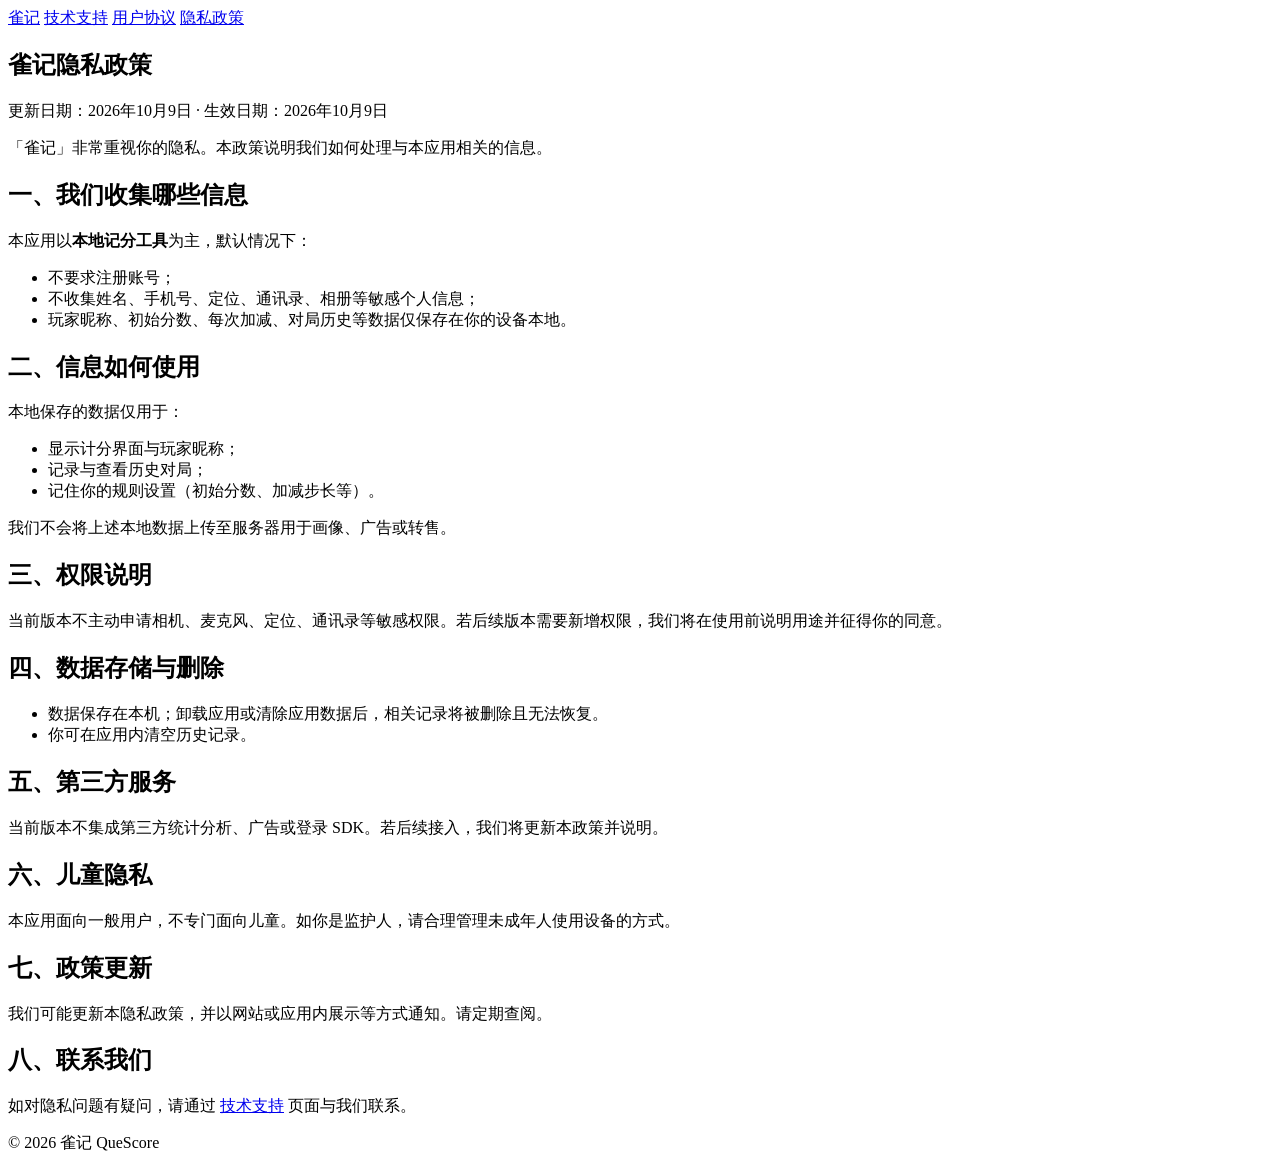
==== privacy.html @ debdb839 "Add files via upload 1.0.0" ====
<!DOCTYPE html>
<html lang="zh-CN">
<head>
  <meta charset="utf-8">
  <meta name="viewport" content="width=device-width, initial-scale=1">
  <title>雀记隐私政策</title>
  <link rel="stylesheet" href="css/site.css">
</head>
<body>
  <div class="wrap">
    <nav class="nav">
      <a class="brand" href="index.html">雀记</a>
      <a href="index.html">技术支持</a>
      <a href="terms.html">用户协议</a>
      <a class="active" href="privacy.html">隐私政策</a>
    </nav>

    <article class="card">
      <h1>雀记隐私政策</h1>
      <p class="meta">更新日期：2026年10月9日 · 生效日期：2026年10月9日</p>

      <p>「雀记」非常重视你的隐私。本政策说明我们如何处理与本应用相关的信息。</p>

      <h2>一、我们收集哪些信息</h2>
      <p>本应用以<strong>本地记分工具</strong>为主，默认情况下：</p>
      <ul>
        <li>不要求注册账号；</li>
        <li>不收集姓名、手机号、定位、通讯录、相册等敏感个人信息；</li>
        <li>玩家昵称、初始分数、每次加减、对局历史等数据仅保存在你的设备本地。</li>
      </ul>

      <h2>二、信息如何使用</h2>
      <p>本地保存的数据仅用于：</p>
      <ul>
        <li>显示计分界面与玩家昵称；</li>
        <li>记录与查看历史对局；</li>
        <li>记住你的规则设置（初始分数、加减步长等）。</li>
      </ul>
      <p>我们不会将上述本地数据上传至服务器用于画像、广告或转售。</p>

      <h2>三、权限说明</h2>
      <p>当前版本不主动申请相机、麦克风、定位、通讯录等敏感权限。若后续版本需要新增权限，我们将在使用前说明用途并征得你的同意。</p>

      <h2>四、数据存储与删除</h2>
      <ul>
        <li>数据保存在本机；卸载应用或清除应用数据后，相关记录将被删除且无法恢复。</li>
        <li>你可在应用内清空历史记录。</li>
      </ul>

      <h2>五、第三方服务</h2>
      <p>当前版本不集成第三方统计分析、广告或登录 SDK。若后续接入，我们将更新本政策并说明。</p>

      <h2>六、儿童隐私</h2>
      <p>本应用面向一般用户，不专门面向儿童。如你是监护人，请合理管理未成年人使用设备的方式。</p>

      <h2>七、政策更新</h2>
      <p>我们可能更新本隐私政策，并以网站或应用内展示等方式通知。请定期查阅。</p>

      <h2>八、联系我们</h2>
      <p>如对隐私问题有疑问，请通过 <a href="index.html">技术支持</a> 页面与我们联系。</p>
    </article>

    <p class="footer">© 2026 雀记 QueScore</p>
  </div>
</body>
</html>
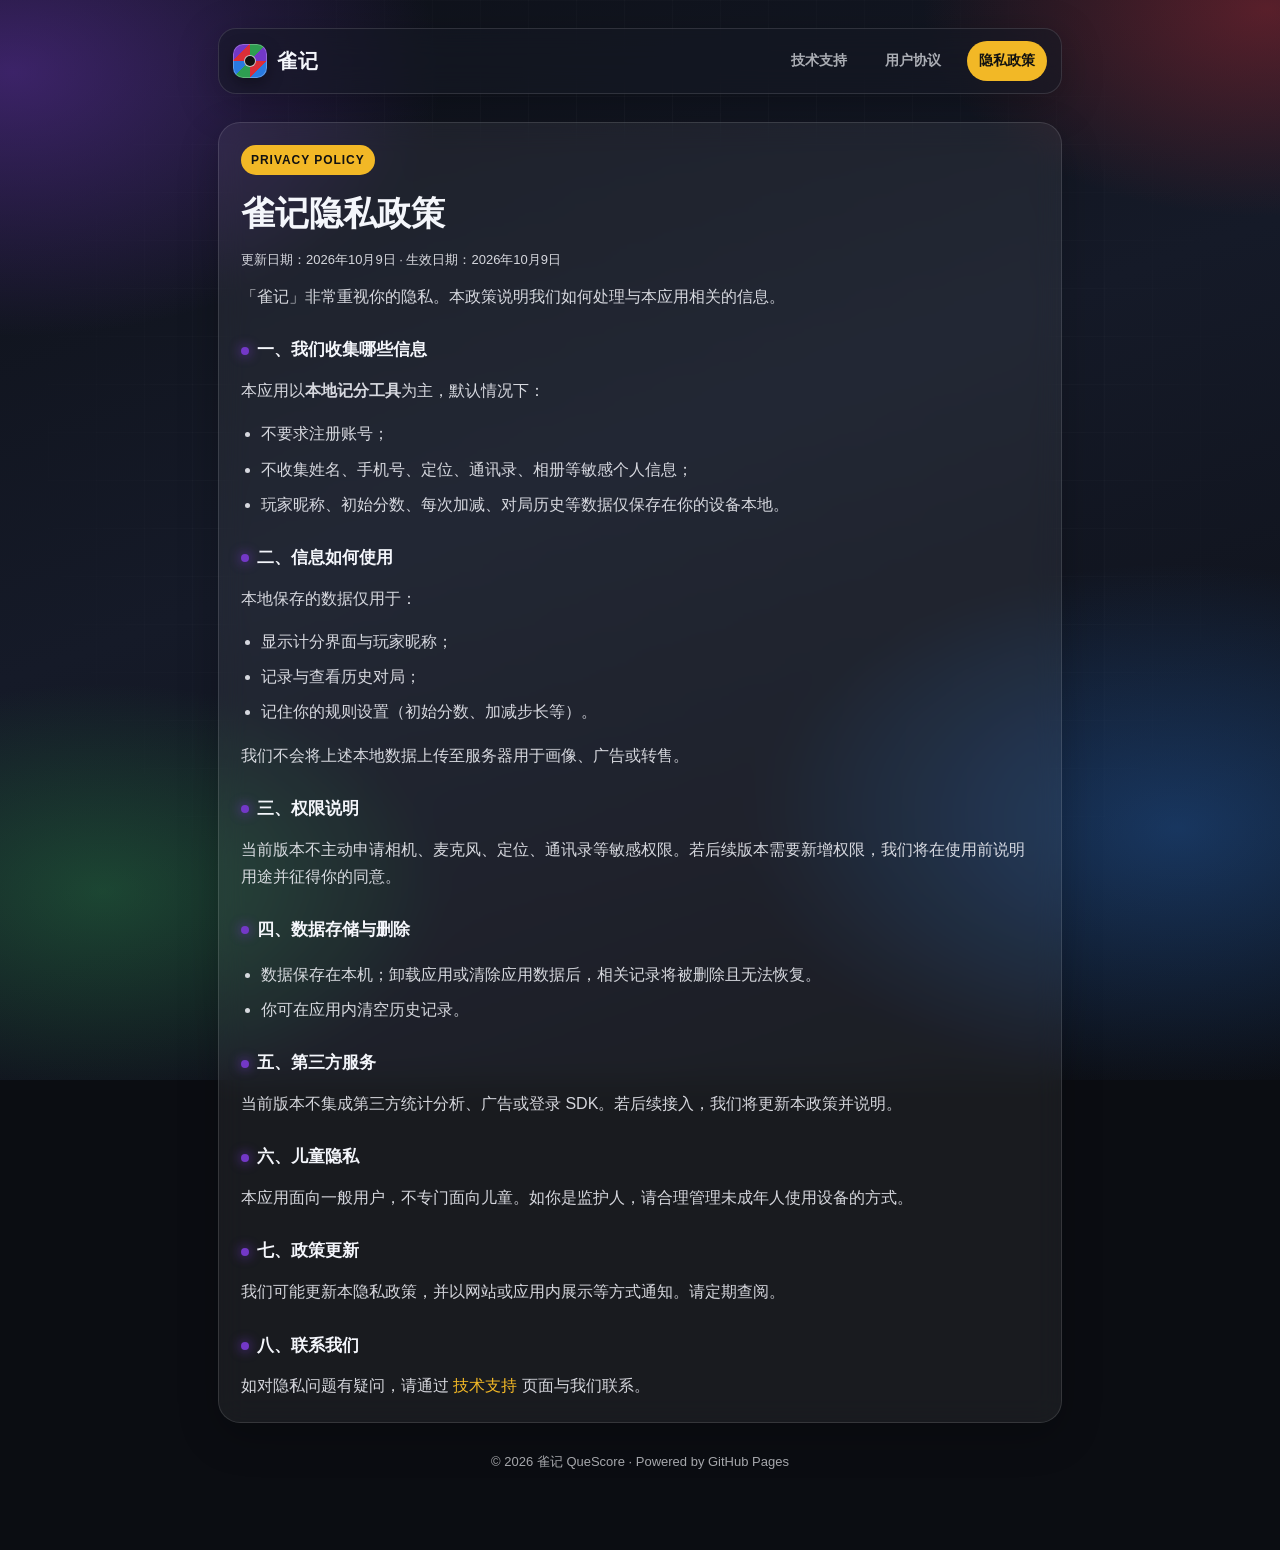
==== commit 6aabc80b: "Add files via upload" ====
--- a/privacy.html
+++ b/privacy.html
@@ -3,24 +3,341 @@
 <head>
   <meta charset="utf-8">
   <meta name="viewport" content="width=device-width, initial-scale=1">
+  <meta name="theme-color" content="#0b0d12">
   <title>雀记隐私政策</title>
-  <link rel="stylesheet" href="css/site.css">
+  <style>
+:root {
+  --east: #7338c7;
+  --south: #db2e38;
+  --west: #297ae0;
+  --north: #2e9e51;
+  --gold: #f2b826;
+  --bg0: #0b0d12;
+  --bg1: #141824;
+  --text: #f4f6fb;
+  --muted: rgba(244, 246, 251, 0.68);
+  --glass: rgba(255, 255, 255, 0.06);
+  --stroke: rgba(255, 255, 255, 0.12);
+}
+
+* { box-sizing: border-box; }
+html { scroll-behavior: smooth; }
+body {
+  margin: 0;
+  min-height: 100vh;
+  font-family: "SF Pro Display", -apple-system, BlinkMacSystemFont, "PingFang SC", "Hiragino Sans GB", "Microsoft YaHei", sans-serif;
+  color: var(--text);
+  background: var(--bg0);
+  line-height: 1.7;
+  overflow-x: hidden;
+}
+
+body::before {
+  content: "";
+  position: fixed;
+  inset: -20%;
+  z-index: -2;
+  background:
+    radial-gradient(40% 35% at 15% 20%, rgba(115, 56, 199, 0.45), transparent 60%),
+    radial-gradient(35% 30% at 85% 15%, rgba(219, 46, 56, 0.35), transparent 55%),
+    radial-gradient(40% 35% at 80% 80%, rgba(41, 122, 224, 0.35), transparent 60%),
+    radial-gradient(35% 30% at 20% 85%, rgba(46, 158, 81, 0.35), transparent 55%),
+    linear-gradient(160deg, #0b0d12, #151a28 50%, #0b0d12);
+  animation: drift 18s ease-in-out infinite alternate;
+}
+
+body::after {
+  content: "";
+  position: fixed;
+  inset: 0;
+  z-index: -1;
+  background-image:
+    linear-gradient(rgba(255,255,255,0.03) 1px, transparent 1px),
+    linear-gradient(90deg, rgba(255,255,255,0.03) 1px, transparent 1px);
+  background-size: 48px 48px;
+  mask-image: radial-gradient(circle at center, black 35%, transparent 85%);
+  pointer-events: none;
+}
+
+@keyframes drift {
+  from { transform: translate3d(-2%, -1%, 0) scale(1); }
+  to { transform: translate3d(2%, 2%, 0) scale(1.05); }
+}
+
+a { color: var(--gold); text-decoration: none; }
+a:hover { text-decoration: underline; }
+
+.wrap {
+  max-width: 880px;
+  margin: 0 auto;
+  padding: 28px 18px 64px;
+}
+
+.nav {
+  display: flex;
+  flex-wrap: wrap;
+  gap: 10px 14px;
+  align-items: center;
+  margin-bottom: 28px;
+  padding: 12px 14px;
+  border: 1px solid var(--stroke);
+  border-radius: 18px;
+  background: rgba(20, 24, 36, 0.55);
+  backdrop-filter: blur(16px);
+  -webkit-backdrop-filter: blur(16px);
+  box-shadow: 0 10px 40px rgba(0,0,0,.25);
+}
+
+.brand {
+  display: inline-flex;
+  align-items: center;
+  gap: 10px;
+  font-weight: 800;
+  font-size: 20px;
+  color: var(--text);
+  margin-right: auto;
+  letter-spacing: 0.04em;
+  text-decoration: none !important;
+}
+
+.brand-mark {
+  width: 34px;
+  height: 34px;
+  border-radius: 10px;
+  background:
+    linear-gradient(135deg, var(--east) 0 50%, var(--south) 0 50%) top left / 50% 50% no-repeat,
+    linear-gradient(135deg, var(--west) 0 50%, var(--north) 0 50%) bottom left / 50% 50% no-repeat,
+    linear-gradient(135deg, var(--north) 0 50%, var(--east) 0 50%) top right / 50% 50% no-repeat,
+    linear-gradient(135deg, var(--south) 0 50%, var(--west) 0 50%) bottom right / 50% 50% no-repeat;
+  box-shadow: inset 0 0 0 1px rgba(255,255,255,.25), 0 6px 16px rgba(0,0,0,.35);
+  position: relative;
+}
+.brand-mark::after {
+  content: "";
+  position: absolute;
+  inset: 11px;
+  border-radius: 50%;
+  background: #111;
+  border: 1.5px solid rgba(255,255,255,.75);
+}
+
+.nav a:not(.brand) {
+  color: var(--muted);
+  font-size: 14px;
+  font-weight: 600;
+  padding: 8px 12px;
+  border-radius: 999px;
+  transition: .2s ease;
+  text-decoration: none !important;
+}
+.nav a:not(.brand):hover,
+.nav a.active {
+  color: #111;
+  background: var(--gold);
+}
+
+.hero {
+  position: relative;
+  overflow: hidden;
+  border-radius: 28px;
+  padding: 36px 28px;
+  margin-bottom: 18px;
+  border: 1px solid var(--stroke);
+  background: linear-gradient(145deg, rgba(255,255,255,.08), rgba(255,255,255,.02));
+  box-shadow: 0 20px 60px rgba(0,0,0,.35);
+  animation: rise .7s ease both;
+}
+
+.hero::before {
+  content: "";
+  position: absolute;
+  width: 220px;
+  height: 220px;
+  right: -40px;
+  top: -50px;
+  border-radius: 50%;
+  background: conic-gradient(var(--east), var(--south), var(--west), var(--north), var(--east));
+  filter: blur(2px);
+  opacity: .55;
+  animation: spin 12s linear infinite;
+}
+
+.hero::after {
+  content: "";
+  position: absolute;
+  width: 70px;
+  height: 70px;
+  right: 35px;
+  top: 35px;
+  border-radius: 50%;
+  background: #111;
+  border: 3px solid rgba(255,255,255,.8);
+  box-shadow: 0 0 0 10px rgba(0,0,0,.25);
+}
+
+@keyframes spin { to { transform: rotate(360deg); } }
+@keyframes rise {
+  from { opacity: 0; transform: translateY(18px); }
+  to { opacity: 1; transform: none; }
+}
+
+.eyebrow {
+  display: inline-block;
+  margin-bottom: 10px;
+  padding: 5px 10px;
+  border-radius: 999px;
+  font-size: 12px;
+  font-weight: 700;
+  letter-spacing: .08em;
+  color: #111;
+  background: var(--gold);
+}
+.hero h1 {
+  position: relative;
+  z-index: 1;
+  margin: 0 0 10px;
+  font-size: clamp(28px, 5vw, 42px);
+  line-height: 1.15;
+  letter-spacing: .02em;
+}
+.hero p {
+  position: relative;
+  z-index: 1;
+  margin: 0;
+  max-width: 520px;
+  color: var(--muted);
+  font-size: 16px;
+}
+
+.winds {
+  display: grid;
+  grid-template-columns: repeat(4, 1fr);
+  gap: 10px;
+  margin: 18px 0 8px;
+}
+.wind {
+  border-radius: 14px;
+  padding: 14px 10px;
+  text-align: center;
+  font-weight: 800;
+  color: #fff;
+  border: 1px solid rgba(255,255,255,.18);
+  box-shadow: inset 0 1px 0 rgba(255,255,255,.2);
+  animation: rise .8s ease both;
+}
+.wind:nth-child(1) { background: linear-gradient(160deg, #8b4ce0, var(--east)); animation-delay: .05s; }
+.wind:nth-child(2) { background: linear-gradient(160deg, #f04952, var(--south)); animation-delay: .1s; }
+.wind:nth-child(3) { background: linear-gradient(160deg, #4d96f0, var(--west)); animation-delay: .15s; }
+.wind:nth-child(4) { background: linear-gradient(160deg, #45c26d, var(--north)); animation-delay: .2s; }
+.wind small { display: block; margin-top: 4px; font-weight: 600; opacity: .85; font-size: 12px; }
+
+.card {
+  background: var(--glass);
+  border: 1px solid var(--stroke);
+  border-radius: 22px;
+  padding: 22px;
+  margin-bottom: 14px;
+  backdrop-filter: blur(14px);
+  -webkit-backdrop-filter: blur(14px);
+  box-shadow: 0 14px 40px rgba(0,0,0,.22);
+  animation: rise .75s ease both;
+}
+.card:nth-of-type(2) { animation-delay: .05s; }
+.card:nth-of-type(3) { animation-delay: .1s; }
+.card h2 {
+  margin: 0 0 12px;
+  font-size: 18px;
+  display: flex;
+  align-items: center;
+  gap: 8px;
+}
+.card h2::before {
+  content: "";
+  width: 8px;
+  height: 8px;
+  border-radius: 50%;
+  background: var(--gold);
+  box-shadow: 0 0 12px var(--gold);
+}
+.meta { color: var(--muted); font-size: 13px; }
+.card p { margin: 0 0 12px; color: rgba(244,246,251,.86); }
+.card p:last-child { margin-bottom: 0; }
+
+.btn {
+  display: inline-flex;
+  align-items: center;
+  gap: 8px;
+  margin-top: 8px;
+  padding: 12px 18px;
+  border-radius: 999px;
+  font-weight: 800;
+  color: #111 !important;
+  background: linear-gradient(135deg, #ffd76a, var(--gold));
+  box-shadow: 0 10px 24px rgba(242, 184, 38, .35);
+  text-decoration: none !important;
+  transition: transform .15s ease, box-shadow .15s ease;
+}
+.btn:hover {
+  transform: translateY(-2px);
+  box-shadow: 0 14px 28px rgba(242, 184, 38, .45);
+}
+
+.faq strong { color: #fff; }
+.links-row {
+  display: flex;
+  flex-wrap: wrap;
+  gap: 10px;
+}
+.chip {
+  display: inline-flex;
+  padding: 10px 14px;
+  border-radius: 999px;
+  border: 1px solid var(--stroke);
+  background: rgba(255,255,255,.04);
+  color: var(--text) !important;
+  font-weight: 700;
+  text-decoration: none !important;
+}
+.chip:hover { border-color: var(--gold); color: var(--gold) !important; }
+
+.footer {
+  margin-top: 28px;
+  color: var(--muted);
+  font-size: 13px;
+  text-align: center;
+}
+
+article.card h1 { margin: 0 0 6px; font-size: clamp(26px, 4vw, 34px); }
+article.card h2 {
+  margin-top: 26px;
+  font-size: 17px;
+}
+article.card h2::before { background: var(--east); box-shadow: 0 0 12px var(--east); }
+article.card ul { padding-left: 20px; color: rgba(244,246,251,.86); }
+article.card li { margin: 8px 0; }
+
+@media (max-width: 640px) {
+  .winds { grid-template-columns: repeat(2, 1fr); }
+  .hero { padding: 28px 20px; }
+  .hero::after { right: 18px; top: 18px; width: 54px; height: 54px; }
+}
+
+  </style>
 </head>
 <body>
   <div class="wrap">
     <nav class="nav">
-      <a class="brand" href="index.html">雀记</a>
-      <a href="index.html">技术支持</a>
-      <a href="terms.html">用户协议</a>
+      <a class="brand" href="index.html"><span class="brand-mark"></span>雀记</a>
+      <a class="" href="index.html">技术支持</a>
+      <a class="" href="terms.html">用户协议</a>
       <a class="active" href="privacy.html">隐私政策</a>
     </nav>
-
+    
     <article class="card">
+      <div class="eyebrow">PRIVACY POLICY</div>
       <h1>雀记隐私政策</h1>
       <p class="meta">更新日期：2026年10月9日 · 生效日期：2026年10月9日</p>
-
       <p>「雀记」非常重视你的隐私。本政策说明我们如何处理与本应用相关的信息。</p>
-
       <h2>一、我们收集哪些信息</h2>
       <p>本应用以<strong>本地记分工具</strong>为主，默认情况下：</p>
       <ul>
@@ -28,7 +345,6 @@
         <li>不收集姓名、手机号、定位、通讯录、相册等敏感个人信息；</li>
         <li>玩家昵称、初始分数、每次加减、对局历史等数据仅保存在你的设备本地。</li>
       </ul>
-
       <h2>二、信息如何使用</h2>
       <p>本地保存的数据仅用于：</p>
       <ul>
@@ -37,30 +353,24 @@
         <li>记住你的规则设置（初始分数、加减步长等）。</li>
       </ul>
       <p>我们不会将上述本地数据上传至服务器用于画像、广告或转售。</p>
-
       <h2>三、权限说明</h2>
       <p>当前版本不主动申请相机、麦克风、定位、通讯录等敏感权限。若后续版本需要新增权限，我们将在使用前说明用途并征得你的同意。</p>
-
       <h2>四、数据存储与删除</h2>
       <ul>
         <li>数据保存在本机；卸载应用或清除应用数据后，相关记录将被删除且无法恢复。</li>
         <li>你可在应用内清空历史记录。</li>
       </ul>
-
       <h2>五、第三方服务</h2>
       <p>当前版本不集成第三方统计分析、广告或登录 SDK。若后续接入，我们将更新本政策并说明。</p>
-
       <h2>六、儿童隐私</h2>
       <p>本应用面向一般用户，不专门面向儿童。如你是监护人，请合理管理未成年人使用设备的方式。</p>
-
       <h2>七、政策更新</h2>
       <p>我们可能更新本隐私政策，并以网站或应用内展示等方式通知。请定期查阅。</p>
-
       <h2>八、联系我们</h2>
       <p>如对隐私问题有疑问，请通过 <a href="index.html">技术支持</a> 页面与我们联系。</p>
     </article>
 
-    <p class="footer">© 2026 雀记 QueScore</p>
+    <p class="footer">© 2026 雀记 QueScore · Powered by GitHub Pages</p>
   </div>
 </body>
 </html>
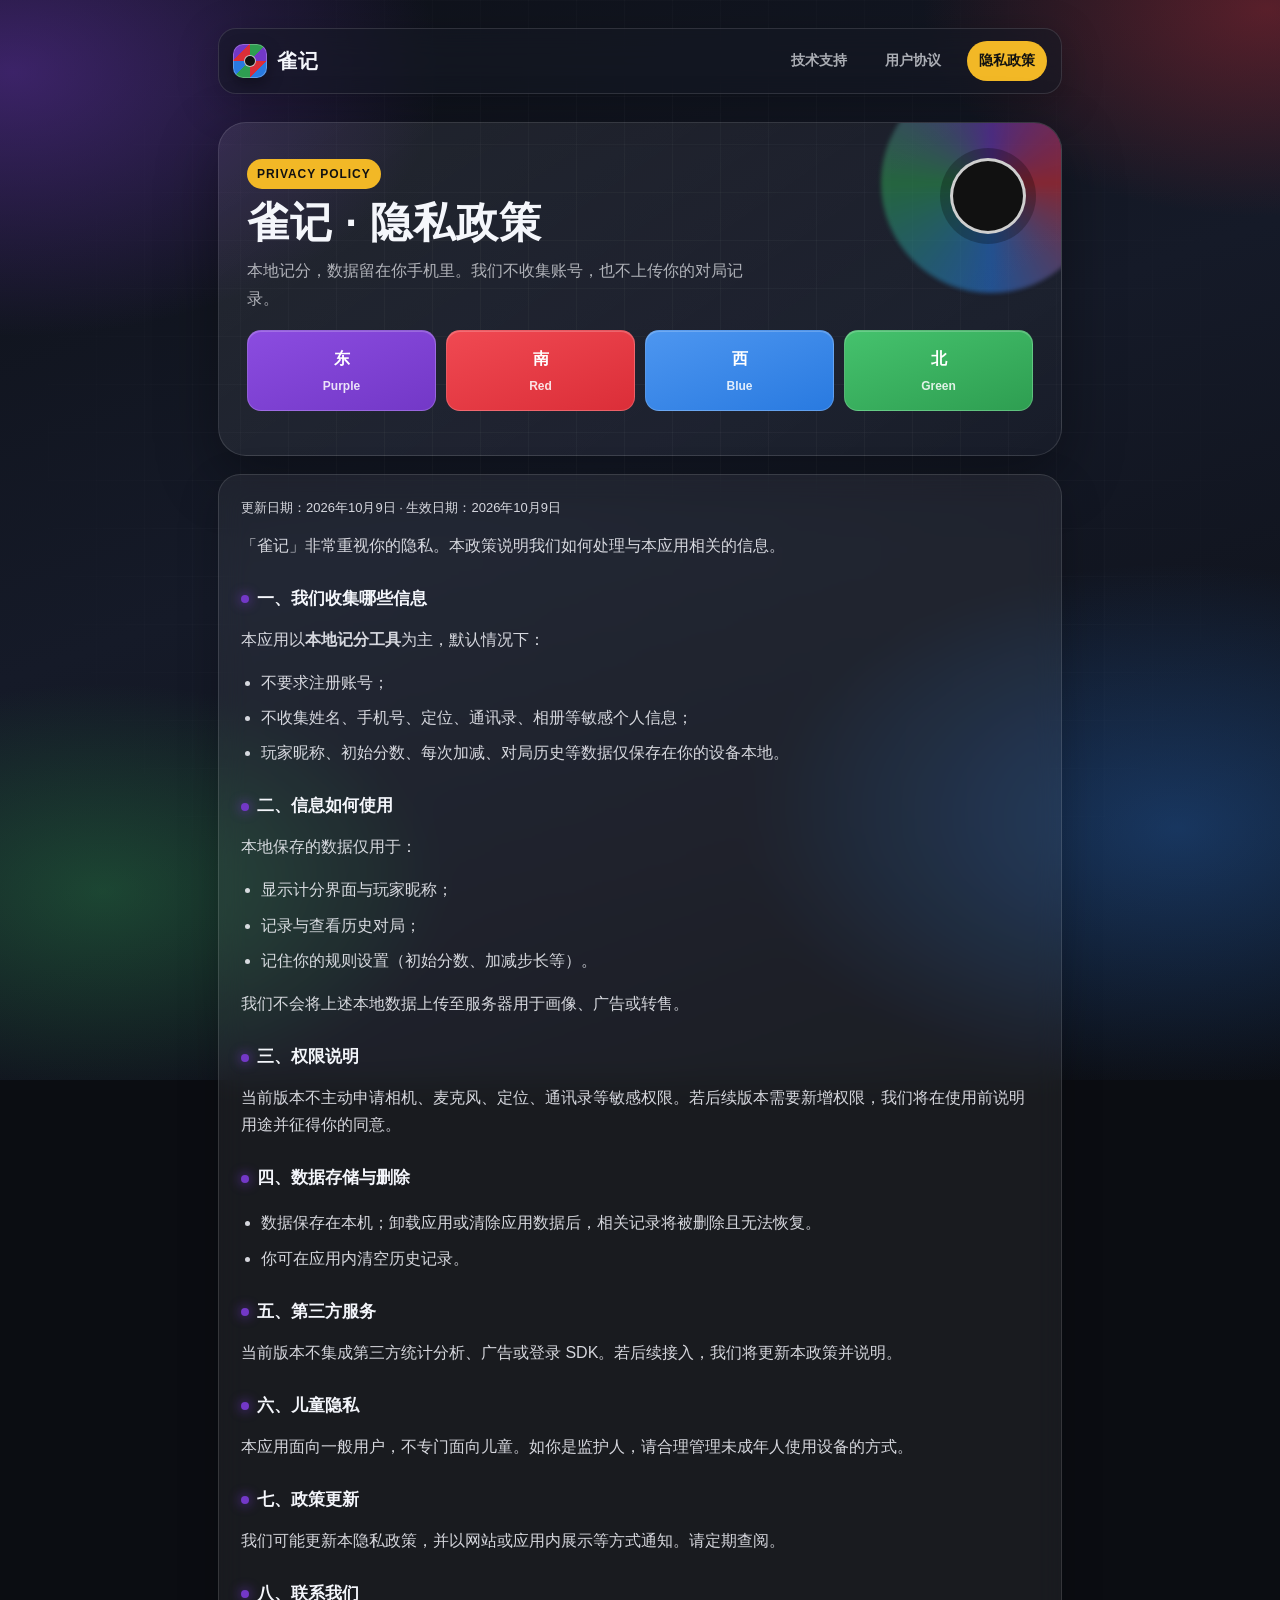
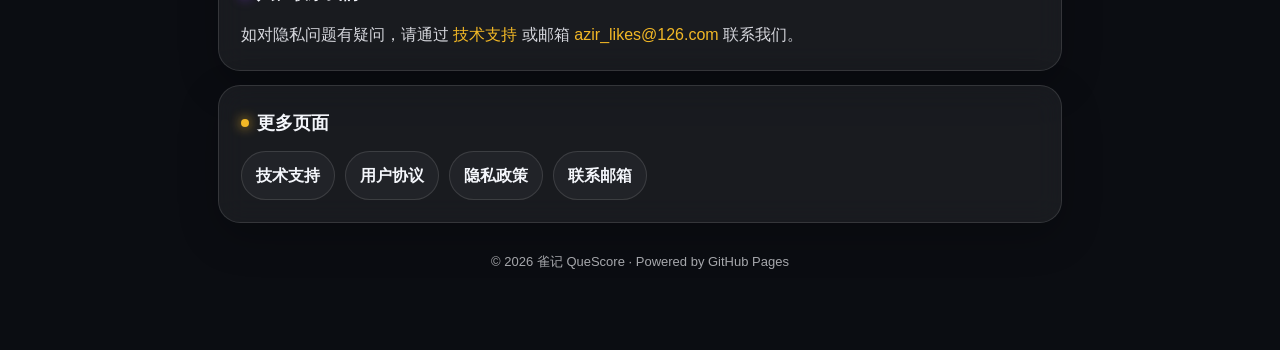
==== commit 06e1ad02: "Add files via upload" ====
--- a/privacy.html
+++ b/privacy.html
@@ -332,10 +332,20 @@
       <a class="" href="terms.html">用户协议</a>
       <a class="active" href="privacy.html">隐私政策</a>
     </nav>
-    
+
+    <section class="hero">
+      <div class="eyebrow">PRIVACY POLICY</div>
+      <h1>雀记 · 隐私政策</h1>
+      <p>本地记分，数据留在你手机里。我们不收集账号，也不上传你的对局记录。</p>
+      <div class="winds">
+        <div class="wind">东<small>Purple</small></div>
+        <div class="wind">南<small>Red</small></div>
+        <div class="wind">西<small>Blue</small></div>
+        <div class="wind">北<small>Green</small></div>
+      </div>
+    </section>
+
     <article class="card">
-      <div class="eyebrow">PRIVACY POLICY</div>
-      <h1>雀记隐私政策</h1>
       <p class="meta">更新日期：2026年10月9日 · 生效日期：2026年10月9日</p>
       <p>「雀记」非常重视你的隐私。本政策说明我们如何处理与本应用相关的信息。</p>
       <h2>一、我们收集哪些信息</h2>
@@ -367,8 +377,18 @@
       <h2>七、政策更新</h2>
       <p>我们可能更新本隐私政策，并以网站或应用内展示等方式通知。请定期查阅。</p>
       <h2>八、联系我们</h2>
-      <p>如对隐私问题有疑问，请通过 <a href="index.html">技术支持</a> 页面与我们联系。</p>
+      <p>如对隐私问题有疑问，请通过 <a href="index.html">技术支持</a> 或邮箱 <a href="mailto:azir_likes@126.com">azir_likes@126.com</a> 联系我们。</p>
     </article>
+
+    <section class="card">
+      <h2>更多页面</h2>
+      <div class="links-row">
+        <a class="chip" href="index.html">技术支持</a>
+        <a class="chip" href="terms.html">用户协议</a>
+        <a class="chip" href="privacy.html">隐私政策</a>
+        <a class="chip" href="mailto:azir_likes@126.com">联系邮箱</a>
+      </div>
+    </section>
 
     <p class="footer">© 2026 雀记 QueScore · Powered by GitHub Pages</p>
   </div>
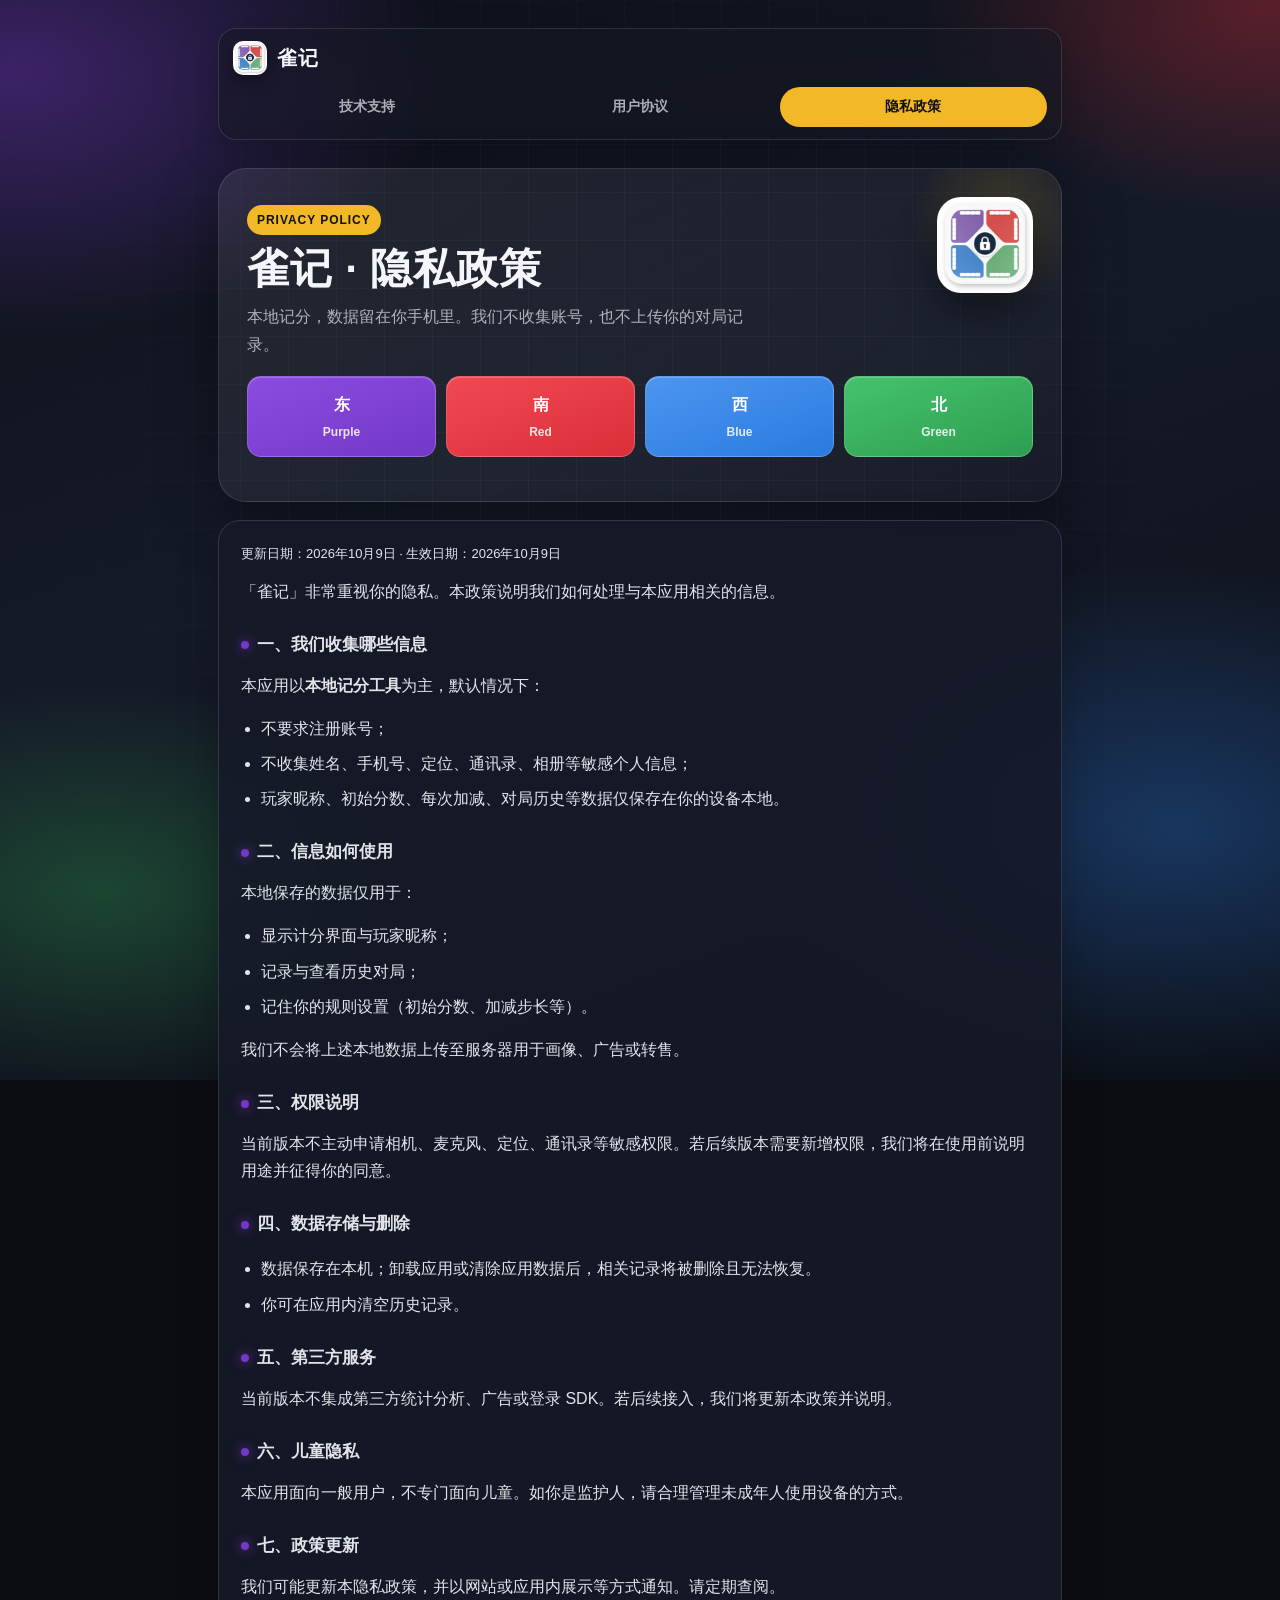
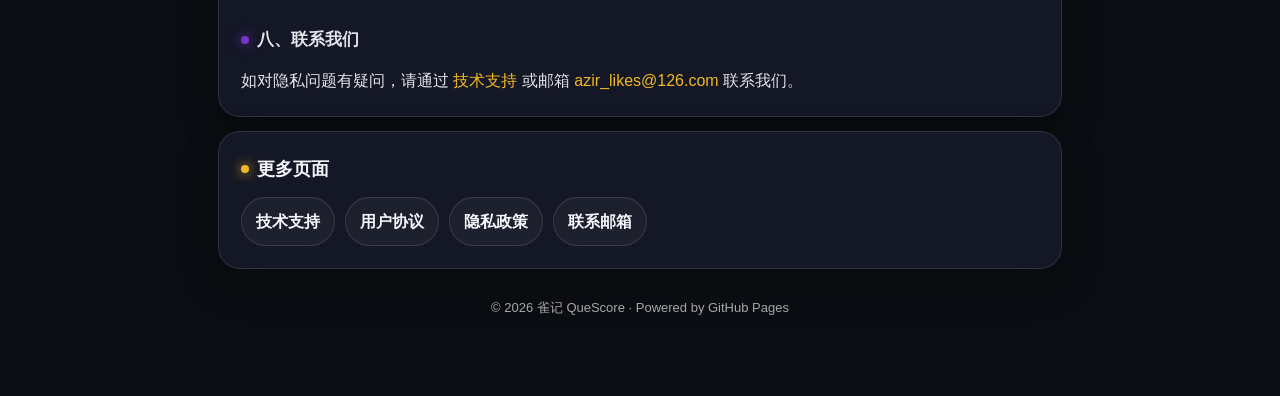
==== commit 90d765e4: "Add files via upload" ====
--- a/privacy.html
+++ b/privacy.html
@@ -4,7 +4,7 @@
   <meta charset="utf-8">
   <meta name="viewport" content="width=device-width, initial-scale=1">
   <meta name="theme-color" content="#0b0d12">
-  <title>雀记隐私政策</title>
+  <title>雀记 · 隐私政策</title>
   <style>
 :root {
   --east: #7338c7;
@@ -16,7 +16,7 @@
   --bg1: #141824;
   --text: #f4f6fb;
   --muted: rgba(244, 246, 251, 0.68);
-  --glass: rgba(255, 255, 255, 0.06);
+  --glass: rgba(22, 26, 40, 0.88);
   --stroke: rgba(255, 255, 255, 0.12);
 }
 
@@ -25,6 +25,7 @@
 body {
   margin: 0;
   min-height: 100vh;
+  color-scheme: dark;
   font-family: "SF Pro Display", -apple-system, BlinkMacSystemFont, "PingFang SC", "Hiragino Sans GB", "Microsoft YaHei", sans-serif;
   color: var(--text);
   background: var(--bg0);
@@ -75,9 +76,9 @@
 
 .nav {
   display: flex;
-  flex-wrap: wrap;
-  gap: 10px 14px;
-  align-items: center;
+  flex-direction: column;
+  gap: 12px;
+  align-items: stretch;
   margin-bottom: 28px;
   padding: 12px 14px;
   border: 1px solid var(--stroke);
@@ -95,43 +96,56 @@
   font-weight: 800;
   font-size: 20px;
   color: var(--text);
-  margin-right: auto;
   letter-spacing: 0.04em;
   text-decoration: none !important;
+  flex: 0 0 auto;
+  width: fit-content;
 }
 
 .brand-mark {
   width: 34px;
   height: 34px;
   border-radius: 10px;
-  background:
-    linear-gradient(135deg, var(--east) 0 50%, var(--south) 0 50%) top left / 50% 50% no-repeat,
-    linear-gradient(135deg, var(--west) 0 50%, var(--north) 0 50%) bottom left / 50% 50% no-repeat,
-    linear-gradient(135deg, var(--north) 0 50%, var(--east) 0 50%) top right / 50% 50% no-repeat,
-    linear-gradient(135deg, var(--south) 0 50%, var(--west) 0 50%) bottom right / 50% 50% no-repeat;
-  box-shadow: inset 0 0 0 1px rgba(255,255,255,.25), 0 6px 16px rgba(0,0,0,.35);
-  position: relative;
-}
-.brand-mark::after {
-  content: "";
+  object-fit: cover;
+  display: block;
+  box-shadow: 0 6px 16px rgba(0,0,0,.35);
+  background: #111;
+}
+
+.hero-logo {
   position: absolute;
-  inset: 11px;
-  border-radius: 50%;
-  background: #111;
-  border: 1.5px solid rgba(255,255,255,.75);
-}
-
-.nav a:not(.brand) {
+  right: 28px;
+  top: 28px;
+  width: 96px;
+  height: 96px;
+  border-radius: 24px;
+  object-fit: cover;
+  z-index: 1;
+  box-shadow: 0 16px 40px rgba(0,0,0,.45);
+}
+
+.nav-links {
+  display: grid;
+  grid-template-columns: repeat(3, minmax(0, 1fr));
+  gap: 6px;
+  width: 100%;
+  min-width: 0;
+}
+
+.nav-links a {
   color: var(--muted);
   font-size: 14px;
   font-weight: 600;
-  padding: 8px 12px;
+  padding: 8px 10px;
   border-radius: 999px;
   transition: .2s ease;
   text-decoration: none !important;
-}
-.nav a:not(.brand):hover,
-.nav a.active {
+  white-space: nowrap;
+  text-align: center;
+  min-width: 0;
+}
+.nav-links a:hover,
+.nav-links a.active {
   color: #111;
   background: var(--gold);
 }
@@ -151,29 +165,16 @@
 .hero::before {
   content: "";
   position: absolute;
-  width: 220px;
-  height: 220px;
-  right: -40px;
-  top: -50px;
+  width: 180px;
+  height: 180px;
+  right: -30px;
+  top: -40px;
   border-radius: 50%;
-  background: conic-gradient(var(--east), var(--south), var(--west), var(--north), var(--east));
-  filter: blur(2px);
-  opacity: .55;
-  animation: spin 12s linear infinite;
-}
-
-.hero::after {
-  content: "";
-  position: absolute;
-  width: 70px;
-  height: 70px;
-  right: 35px;
-  top: 35px;
-  border-radius: 50%;
-  background: #111;
-  border: 3px solid rgba(255,255,255,.8);
-  box-shadow: 0 0 0 10px rgba(0,0,0,.25);
-}
+  background: radial-gradient(circle, rgba(242,184,38,.18), transparent 70%);
+  pointer-events: none;
+}
+
+.hero::after { content: none; }
 
 @keyframes spin { to { transform: rotate(360deg); } }
 @keyframes rise {
@@ -210,6 +211,8 @@
 }
 
 .winds {
+  position: relative;
+  z-index: 1;
   display: grid;
   grid-template-columns: repeat(4, 1fr);
   gap: 10px;
@@ -260,7 +263,7 @@
   box-shadow: 0 0 12px var(--gold);
 }
 .meta { color: var(--muted); font-size: 13px; }
-.card p { margin: 0 0 12px; color: rgba(244,246,251,.86); }
+.card p { margin: 0 0 12px; color: rgba(244,246,251,.92); }
 .card p:last-child { margin-bottom: 0; }
 
 .btn {
@@ -313,27 +316,36 @@
   font-size: 17px;
 }
 article.card h2::before { background: var(--east); box-shadow: 0 0 12px var(--east); }
-article.card ul { padding-left: 20px; color: rgba(244,246,251,.86); }
+article.card ul { padding-left: 20px; color: rgba(244,246,251,.92); }
+article.card, article.card p, article.card li { color: rgba(244,246,251,.92); }
 article.card li { margin: 8px 0; }
 
 @media (max-width: 640px) {
+  .wrap { padding: 18px 12px 48px; }
+  .nav { padding: 12px; }
+  .nav-links a {
+    padding: 9px 4px;
+    font-size: 13px;
+  }
   .winds { grid-template-columns: repeat(2, 1fr); }
-  .hero { padding: 28px 20px; }
-  .hero::after { right: 18px; top: 18px; width: 54px; height: 54px; }
-}
-
+  .hero { padding: 28px 20px; padding-right: 110px; }
+  .hero-logo { right: 16px; top: 16px; width: 72px; height: 72px; border-radius: 18px; }
+}
   </style>
 </head>
 <body>
   <div class="wrap">
     <nav class="nav">
-      <a class="brand" href="index.html"><span class="brand-mark"></span>雀记</a>
-      <a class="" href="index.html">技术支持</a>
-      <a class="" href="terms.html">用户协议</a>
-      <a class="active" href="privacy.html">隐私政策</a>
+      <a class="brand" href="index.html"><img class="brand-mark" src="app-icon.png" width="34" height="34" alt="雀记">雀记</a>
+      <div class="nav-links">
+        <a href="index.html">技术支持</a>
+        <a href="terms.html">用户协议</a>
+        <a class="active" href="privacy.html">隐私政策</a>
+      </div>
     </nav>
 
     <section class="hero">
+      <img class="hero-logo" src="app-icon.png" width="96" height="96" alt="雀记应用图标">
       <div class="eyebrow">PRIVACY POLICY</div>
       <h1>雀记 · 隐私政策</h1>
       <p>本地记分，数据留在你手机里。我们不收集账号，也不上传你的对局记录。</p>
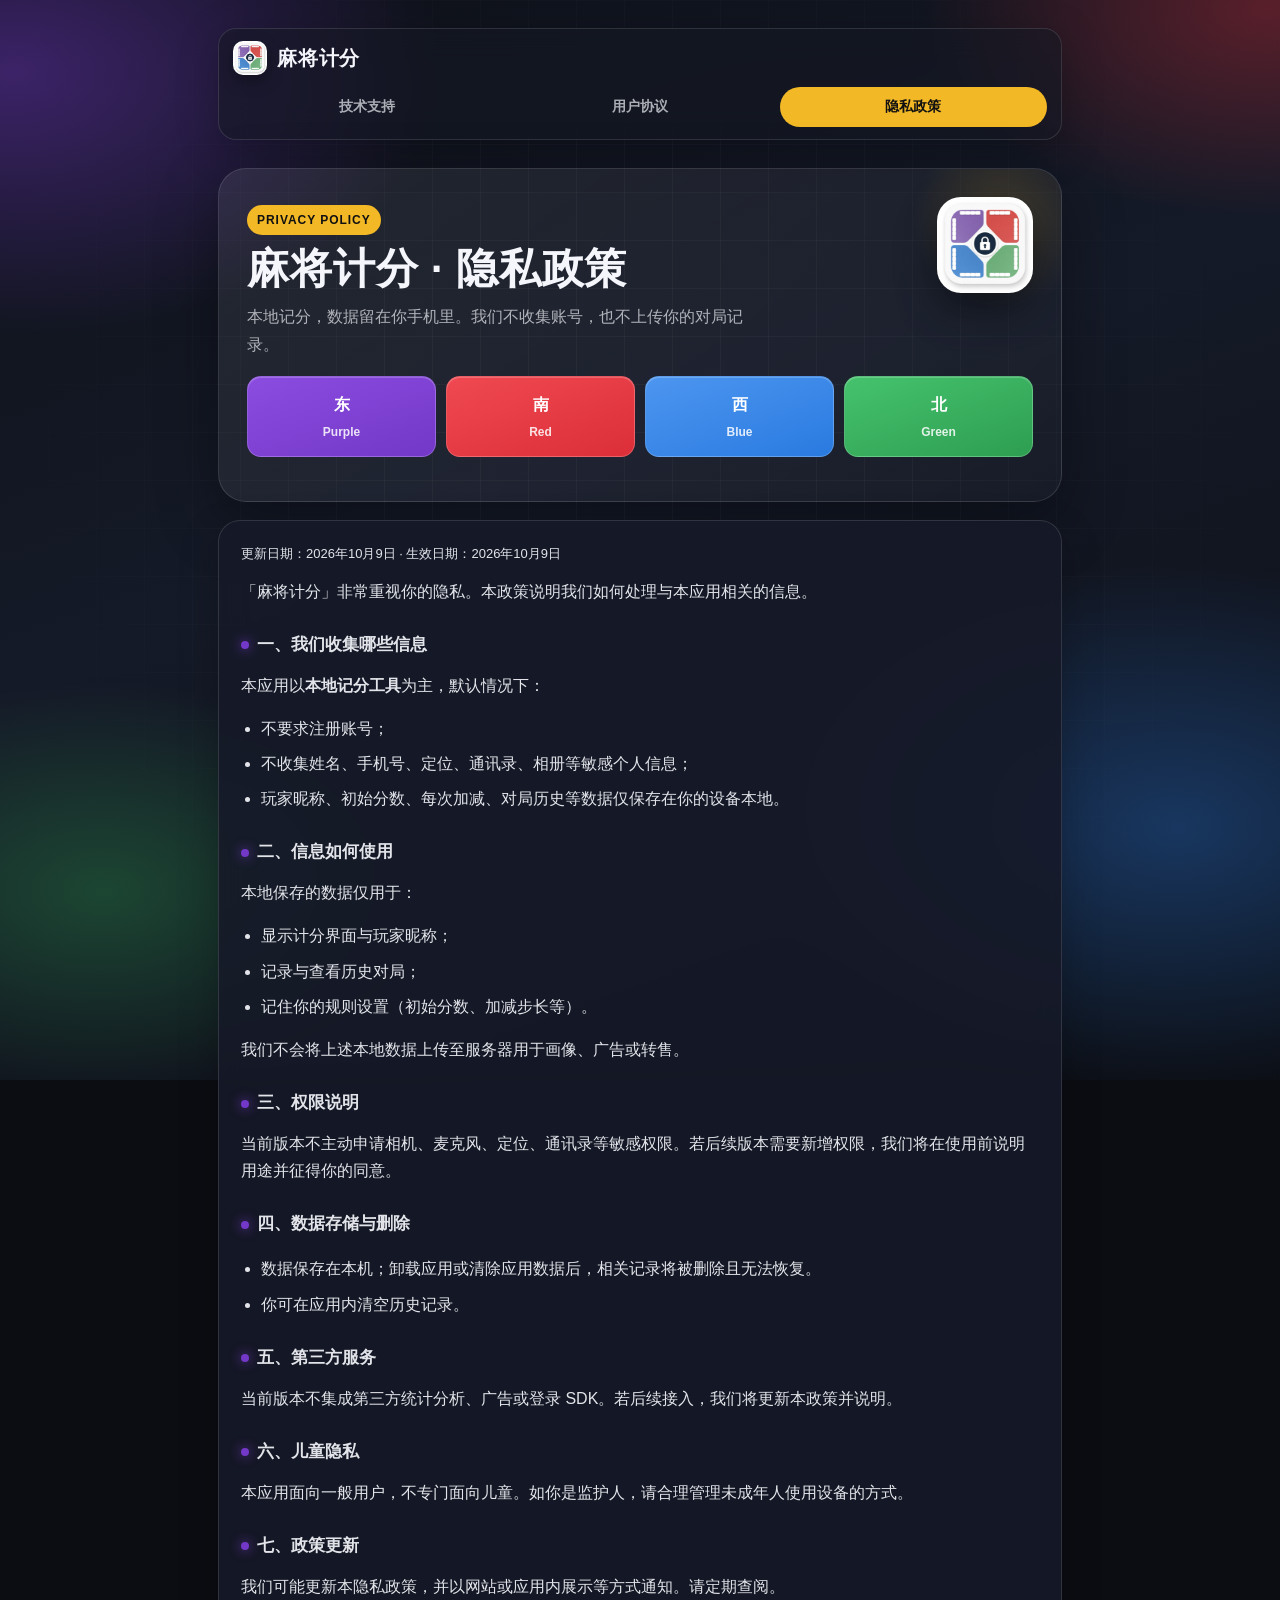
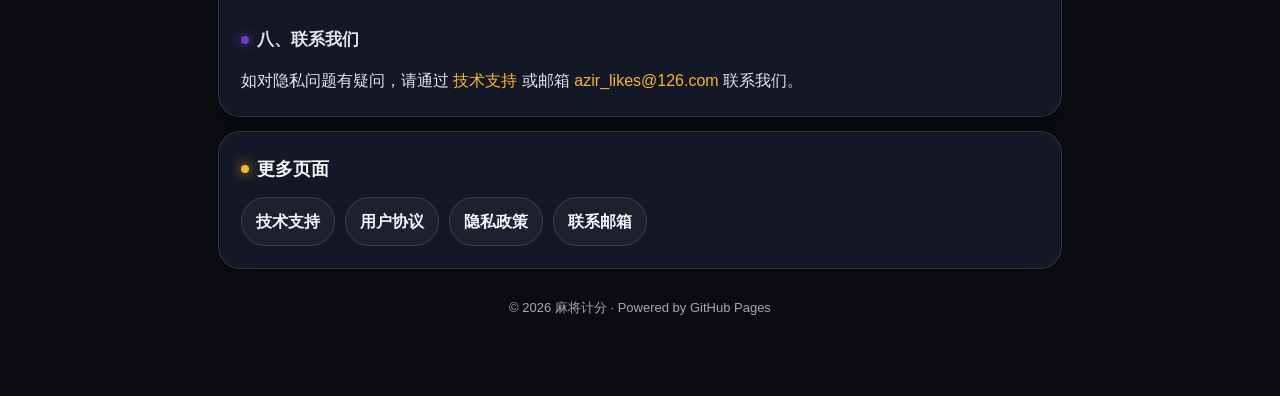
==== commit 9aa1d958: "Add files via upload" ====
--- a/privacy.html
+++ b/privacy.html
@@ -4,7 +4,7 @@
   <meta charset="utf-8">
   <meta name="viewport" content="width=device-width, initial-scale=1">
   <meta name="theme-color" content="#0b0d12">
-  <title>雀记 · 隐私政策</title>
+  <title>麻将计分 · 隐私政策</title>
   <style>
 :root {
   --east: #7338c7;
@@ -336,7 +336,7 @@
 <body>
   <div class="wrap">
     <nav class="nav">
-      <a class="brand" href="index.html"><img class="brand-mark" src="app-icon.png" width="34" height="34" alt="雀记">雀记</a>
+      <a class="brand" href="index.html"><img class="brand-mark" src="app-icon.png" width="34" height="34" alt="麻将计分">麻将计分</a>
       <div class="nav-links">
         <a href="index.html">技术支持</a>
         <a href="terms.html">用户协议</a>
@@ -345,9 +345,9 @@
     </nav>
 
     <section class="hero">
-      <img class="hero-logo" src="app-icon.png" width="96" height="96" alt="雀记应用图标">
+      <img class="hero-logo" src="app-icon.png" width="96" height="96" alt="麻将计分应用图标">
       <div class="eyebrow">PRIVACY POLICY</div>
-      <h1>雀记 · 隐私政策</h1>
+      <h1>麻将计分 · 隐私政策</h1>
       <p>本地记分，数据留在你手机里。我们不收集账号，也不上传你的对局记录。</p>
       <div class="winds">
         <div class="wind">东<small>Purple</small></div>
@@ -359,7 +359,7 @@
 
     <article class="card">
       <p class="meta">更新日期：2026年10月9日 · 生效日期：2026年10月9日</p>
-      <p>「雀记」非常重视你的隐私。本政策说明我们如何处理与本应用相关的信息。</p>
+      <p>「麻将计分」非常重视你的隐私。本政策说明我们如何处理与本应用相关的信息。</p>
       <h2>一、我们收集哪些信息</h2>
       <p>本应用以<strong>本地记分工具</strong>为主，默认情况下：</p>
       <ul>
@@ -402,7 +402,7 @@
       </div>
     </section>
 
-    <p class="footer">© 2026 雀记 QueScore · Powered by GitHub Pages</p>
+    <p class="footer">© 2026 麻将计分 · Powered by GitHub Pages</p>
   </div>
 </body>
 </html>
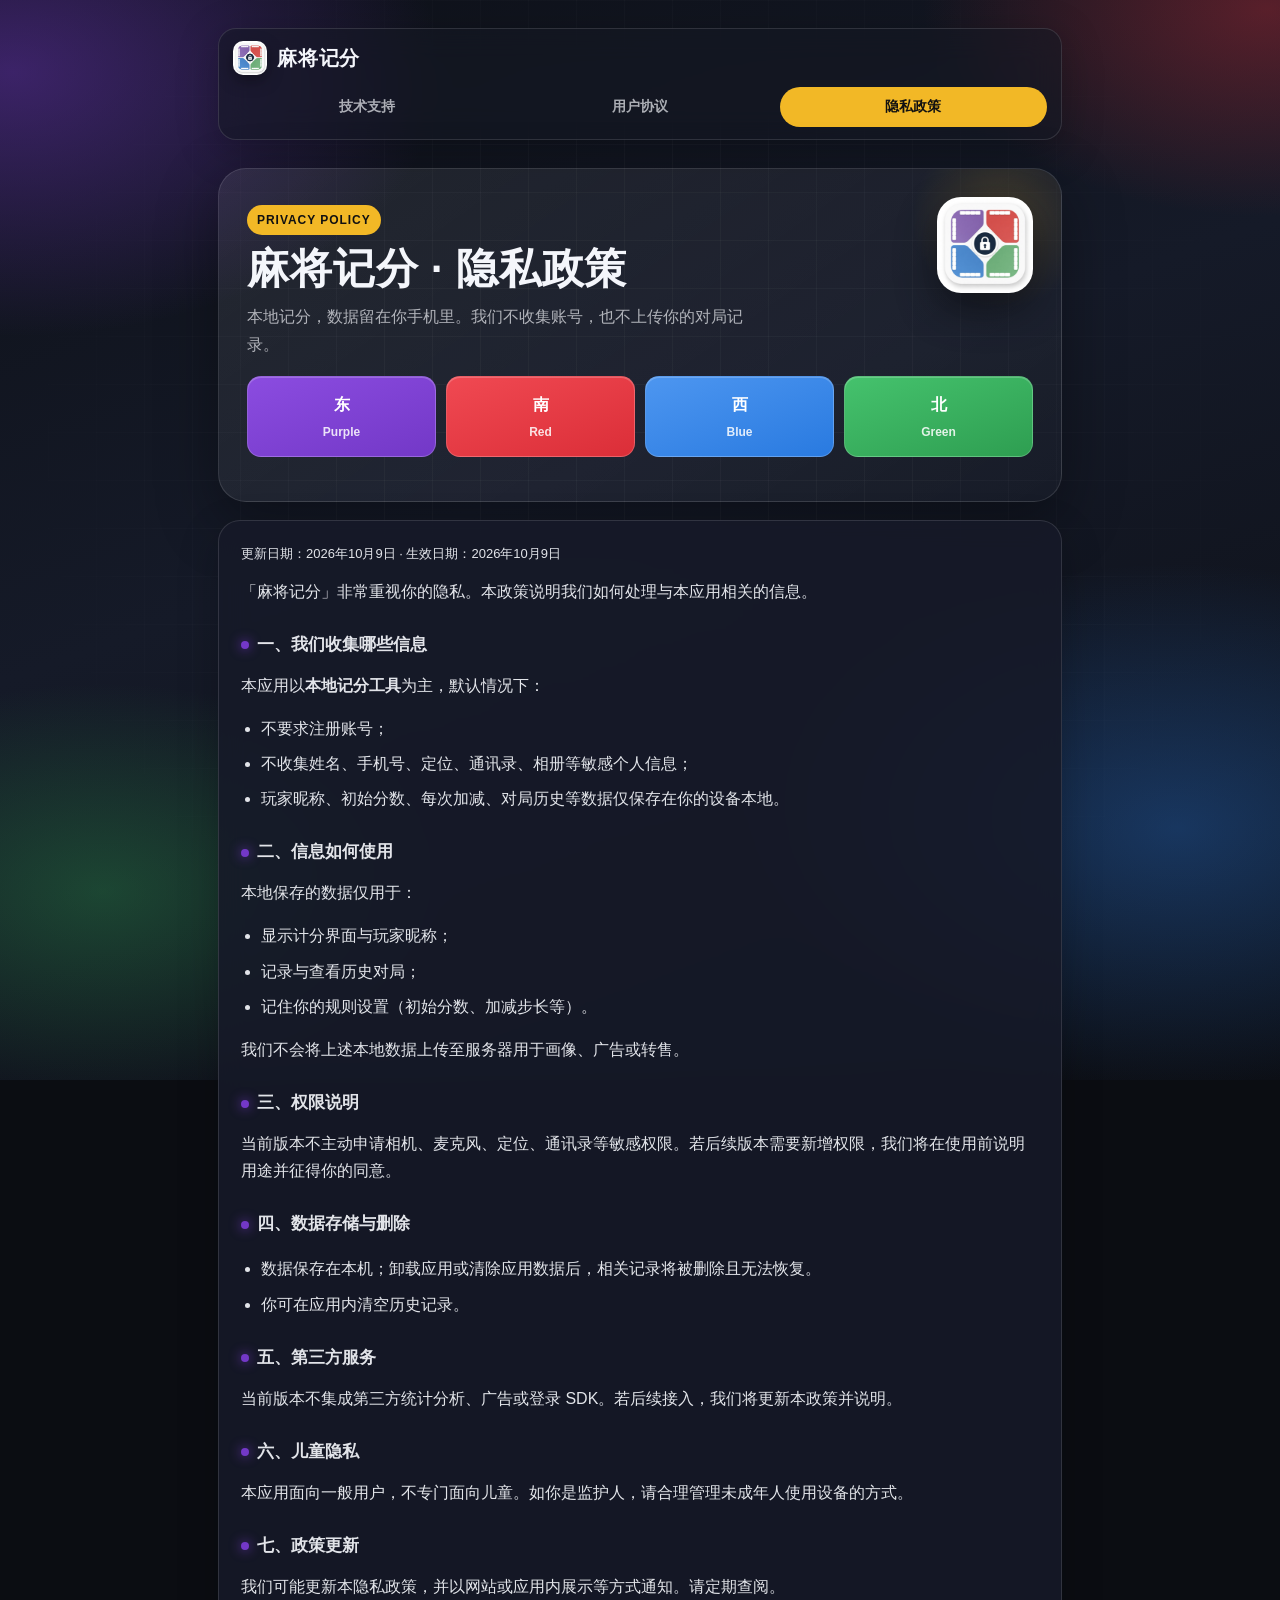
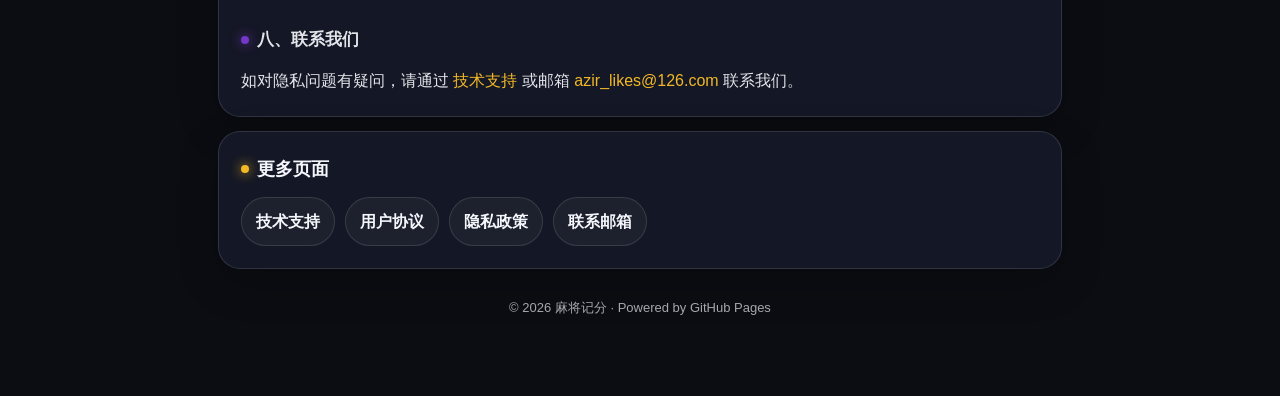
==== commit 3963199f: "Add files via upload" ====
--- a/privacy.html
+++ b/privacy.html
@@ -4,7 +4,7 @@
   <meta charset="utf-8">
   <meta name="viewport" content="width=device-width, initial-scale=1">
   <meta name="theme-color" content="#0b0d12">
-  <title>麻将计分 · 隐私政策</title>
+  <title>麻将记分 · 隐私政策</title>
   <style>
 :root {
   --east: #7338c7;
@@ -336,7 +336,7 @@
 <body>
   <div class="wrap">
     <nav class="nav">
-      <a class="brand" href="index.html"><img class="brand-mark" src="app-icon.png" width="34" height="34" alt="麻将计分">麻将计分</a>
+      <a class="brand" href="index.html"><img class="brand-mark" src="app-icon.png" width="34" height="34" alt="麻将记分">麻将记分</a>
       <div class="nav-links">
         <a href="index.html">技术支持</a>
         <a href="terms.html">用户协议</a>
@@ -345,9 +345,9 @@
     </nav>
 
     <section class="hero">
-      <img class="hero-logo" src="app-icon.png" width="96" height="96" alt="麻将计分应用图标">
+      <img class="hero-logo" src="app-icon.png" width="96" height="96" alt="麻将记分应用图标">
       <div class="eyebrow">PRIVACY POLICY</div>
-      <h1>麻将计分 · 隐私政策</h1>
+      <h1>麻将记分 · 隐私政策</h1>
       <p>本地记分，数据留在你手机里。我们不收集账号，也不上传你的对局记录。</p>
       <div class="winds">
         <div class="wind">东<small>Purple</small></div>
@@ -359,7 +359,7 @@
 
     <article class="card">
       <p class="meta">更新日期：2026年10月9日 · 生效日期：2026年10月9日</p>
-      <p>「麻将计分」非常重视你的隐私。本政策说明我们如何处理与本应用相关的信息。</p>
+      <p>「麻将记分」非常重视你的隐私。本政策说明我们如何处理与本应用相关的信息。</p>
       <h2>一、我们收集哪些信息</h2>
       <p>本应用以<strong>本地记分工具</strong>为主，默认情况下：</p>
       <ul>
@@ -402,7 +402,7 @@
       </div>
     </section>
 
-    <p class="footer">© 2026 麻将计分 · Powered by GitHub Pages</p>
+    <p class="footer">© 2026 麻将记分 · Powered by GitHub Pages</p>
   </div>
 </body>
 </html>
